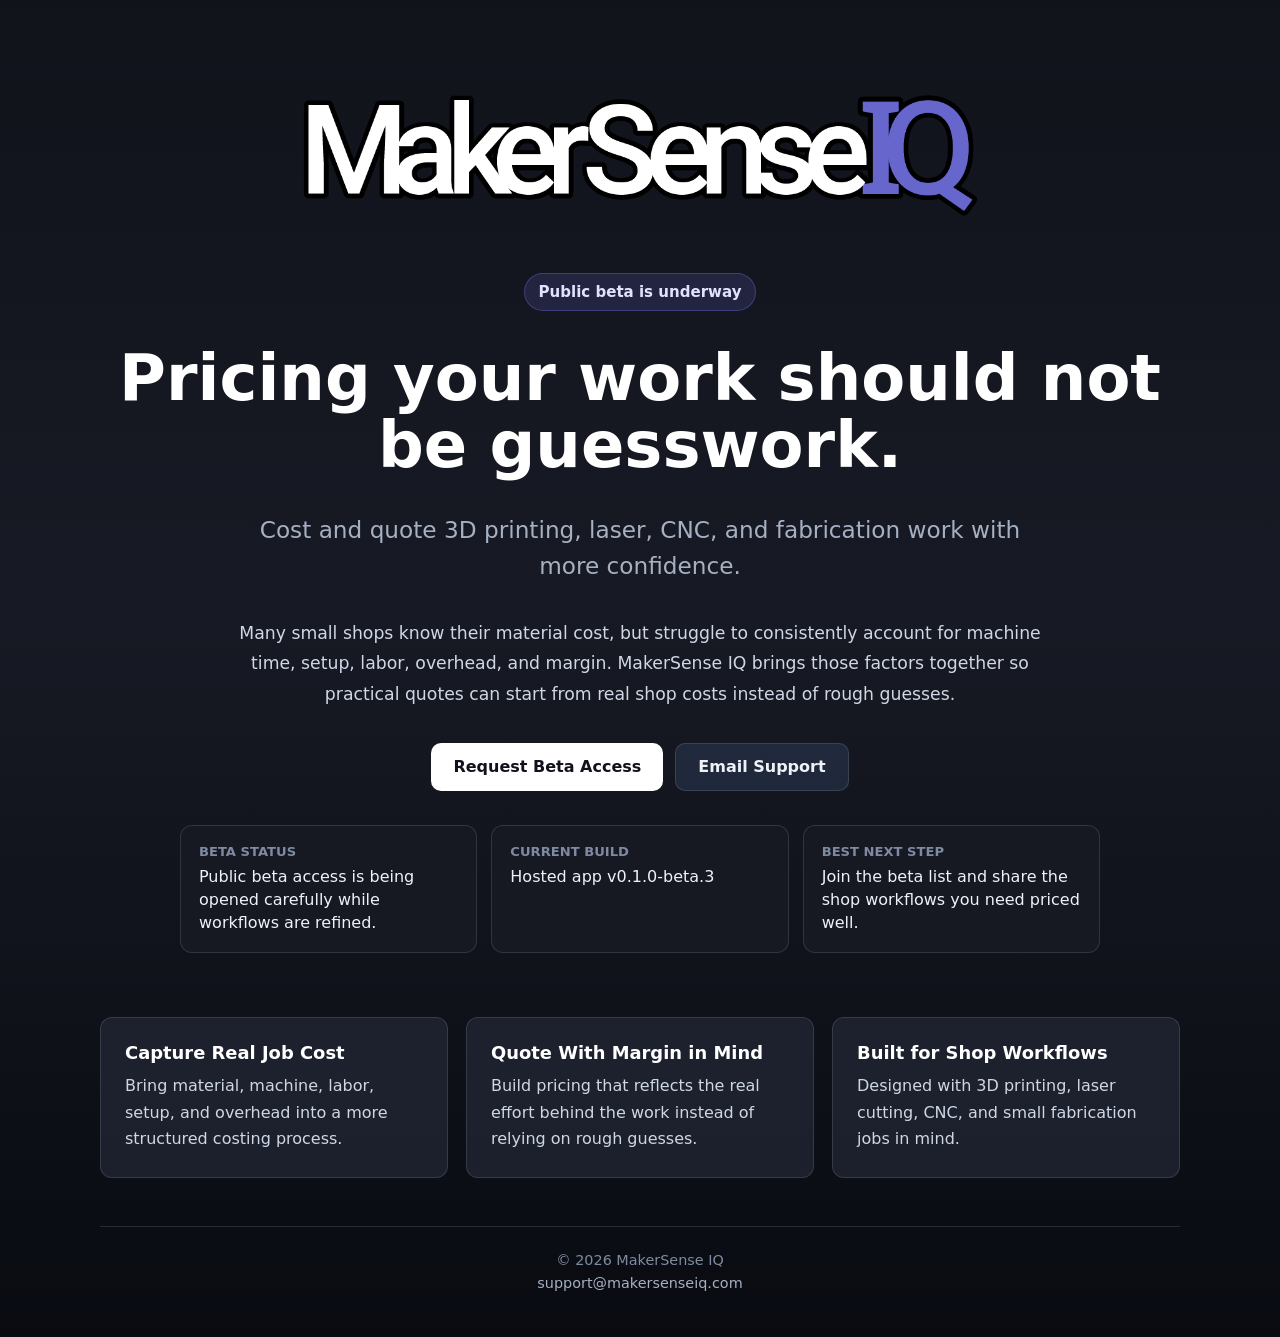
==== index.html @ a91a86ee "Update site for public beta branding" ====
<!DOCTYPE html>
<html lang="en">
<head>
  <meta charset="UTF-8" />
  <meta name="viewport" content="width=device-width, initial-scale=1.0" />

  <title>MakerSense IQ</title>

  <meta name="description" content="MakerSense IQ helps makers, fabricators, and small shops cost and quote 3D printing, laser, CNC, and fabrication work with more confidence." />
  <meta name="keywords" content="maker pricing software, fabrication cost calculator, 3D printing cost estimator, laser cutting pricing, CNC job costing, quoting software" />
  <meta property="og:title" content="MakerSense IQ" />
  <meta property="og:description" content="Pricing your work should not be guesswork. Cost and quote 3D printing, laser, CNC, and fabrication work with more confidence." />
  <meta property="og:type" content="website" />
  <meta property="og:url" content="https://makersenseiq.com" />
  <meta property="og:image" content="https://makersenseiq.com/images/makersense-iq-logo.png" />
  <link rel="icon" type="image/png" sizes="32x32" href="/images/makersense-iq-icon-32.png" />
  <link rel="apple-touch-icon" sizes="192x192" href="/images/makersense-iq-icon-192.png" />
  <link rel="manifest" href="/site.webmanifest" />

  <style>
    :root {
      --bg-top: #11131b;
      --bg-mid: #171a24;
      --bg-bottom: #090b11;
      --panel: rgba(23, 26, 36, 0.88);
      --panel-strong: rgba(30, 34, 47, 0.94);
      --panel-border: rgba(255, 255, 255, 0.12);
      --text-main: #eef2f8;
      --text-strong: #ffffff;
      --text-muted: #a6b0c3;
      --text-body: #cfd7e6;
      --text-soft: #7f8aa1;
      --brand-purple: #6867d2;
      --brand-purple-soft: rgba(104, 103, 210, 0.18);
      --cta-bg: #ffffff;
      --cta-text: #10131b;
      --support-bg: rgba(120, 170, 255, 0.12);
    }

    * {
      box-sizing: border-box;
    }

    body {
      margin: 0;
      font-family: system-ui, -apple-system, Segoe UI, Roboto, Helvetica, Arial, sans-serif;
      background: linear-gradient(180deg, var(--bg-top) 0%, var(--bg-mid) 45%, var(--bg-bottom) 100%);
      color: var(--text-main);
    }

    a {
      color: inherit;
    }

    .container {
      width: min(1080px, calc(100% - 48px));
      margin: auto;
      padding: 48px 0 42px;
    }

    .hero {
      min-height: 78vh;
      display: grid;
      align-content: center;
      gap: 34px;
      padding: 24px 0 36px;
      text-align: center;
    }

    .logo {
      width: min(720px, 100%);
      height: auto;
      margin: 0 auto;
      display: block;
    }

    .beta-pill {
      display: inline-flex;
      align-items: center;
      gap: 10px;
      width: fit-content;
      max-width: 100%;
      margin: 0 auto;
      padding: 9px 14px;
      border: 1px solid rgba(104, 103, 210, 0.42);
      border-radius: 999px;
      background: var(--brand-purple-soft);
      color: #dfe3ff;
      font-size: 0.94rem;
      font-weight: 700;
    }

    .tagline {
      font-size: clamp(2rem, 6vw, 4rem);
      color: var(--text-strong);
      margin: 0;
      font-weight: 800;
      line-height: 1.04;
    }

    .subtag {
      font-size: clamp(1.1rem, 2.8vw, 1.45rem);
      color: var(--text-muted);
      line-height: 1.55;
      margin: 0 auto;
      max-width: 780px;
    }

    .description {
      font-size: 1.08rem;
      line-height: 1.75;
      margin: 0 auto;
      color: var(--text-body);
      max-width: 820px;
    }

    .cta-row {
      display: flex;
      justify-content: center;
      flex-wrap: wrap;
      gap: 12px;
    }

    .cta,
    .secondary-link {
      display: inline-flex;
      align-items: center;
      justify-content: center;
      min-height: 48px;
      padding: 13px 22px;
      border-radius: 10px;
      text-decoration: none;
      font-weight: 800;
      transition: transform 0.15s ease, opacity 0.15s ease, border-color 0.15s ease;
    }

    .cta {
      background: var(--cta-bg);
      color: var(--cta-text);
    }

    .secondary-link {
      border: 1px solid var(--panel-border);
      background: var(--support-bg);
      color: var(--text-main);
    }

    .cta:hover,
    .secondary-link:hover {
      transform: translateY(-1px);
      opacity: 0.96;
    }

    .status-panel {
      display: grid;
      grid-template-columns: repeat(3, minmax(0, 1fr));
      gap: 14px;
      max-width: 920px;
      margin: 0 auto;
    }

    .status-item,
    .feature {
      border: 1px solid var(--panel-border);
      border-radius: 12px;
      background: var(--panel);
      text-align: left;
    }

    .status-item {
      padding: 18px;
    }

    .status-label {
      margin: 0 0 6px;
      color: var(--text-soft);
      font-size: 0.82rem;
      font-weight: 800;
      text-transform: uppercase;
    }

    .status-value {
      margin: 0;
      color: var(--text-main);
      line-height: 1.45;
      overflow-wrap: anywhere;
    }

    .features {
      display: grid;
      grid-template-columns: repeat(3, minmax(0, 1fr));
      gap: 18px;
      margin-top: 28px;
    }

    .feature {
      padding: 24px;
      background: var(--panel-strong);
    }

    .feature h3 {
      margin: 0 0 10px;
      color: var(--text-strong);
      font-size: 1.12rem;
    }

    .feature p {
      margin: 0;
      color: var(--text-body);
      line-height: 1.65;
    }

    .footer {
      margin-top: 48px;
      padding-top: 22px;
      border-top: 1px solid var(--panel-border);
      color: var(--text-soft);
      font-size: 0.9rem;
      line-height: 1.6;
      text-align: center;
    }

    .footer a {
      color: var(--text-muted);
      text-decoration: none;
    }

    @media (max-width: 760px) {
      .container {
        width: min(100% - 32px, 1080px);
        padding-top: 30px;
      }

      .hero {
        min-height: auto;
        padding-top: 18px;
      }

      .status-panel,
      .features {
        grid-template-columns: 1fr;
      }

      .cta,
      .secondary-link {
        width: 100%;
      }
    }
  </style>
</head>

<body>
  <main class="container">
    <section class="hero">
      <img class="logo" src="/images/makersense-iq-logo.png" alt="MakerSense IQ" />

      <div class="beta-pill">Public beta is underway</div>

      <h1 class="tagline">Pricing your work should not be guesswork.</h1>

      <p class="subtag">
        Cost and quote 3D printing, laser, CNC, and fabrication work with more confidence.
      </p>

      <p class="description">
        Many small shops know their material cost, but struggle to consistently account for
        machine time, setup, labor, overhead, and margin. MakerSense IQ brings those factors
        together so practical quotes can start from real shop costs instead of rough guesses.
      </p>

      <div class="cta-row">
        <a class="cta" href="https://forms.gle/Pt2soYcXs1XwGksWA" target="_blank" rel="noopener noreferrer">
          Request Beta Access
        </a>
        <a class="secondary-link" href="mailto:support@makersenseiq.com">
          Email Support
        </a>
      </div>

      <div class="status-panel" aria-label="MakerSense IQ beta status">
        <div class="status-item">
          <p class="status-label">Beta Status</p>
          <p class="status-value">Public beta access is being opened carefully while workflows are refined.</p>
        </div>
        <div class="status-item">
          <p class="status-label">Current Build</p>
          <p class="status-value">Hosted app v0.1.0-beta.3</p>
        </div>
        <div class="status-item">
          <p class="status-label">Best Next Step</p>
          <p class="status-value">Join the beta list and share the shop workflows you need priced well.</p>
        </div>
      </div>
    </section>

    <section class="features" aria-label="MakerSense IQ workflow focus">
      <div class="feature">
        <h3>Capture Real Job Cost</h3>
        <p>Bring material, machine, labor, setup, and overhead into a more structured costing process.</p>
      </div>

      <div class="feature">
        <h3>Quote With Margin in Mind</h3>
        <p>Build pricing that reflects the real effort behind the work instead of relying on rough guesses.</p>
      </div>

      <div class="feature">
        <h3>Built for Shop Workflows</h3>
        <p>Designed with 3D printing, laser cutting, CNC, and small fabrication jobs in mind.</p>
      </div>
    </section>

    <footer class="footer">
      <div>&copy; 2026 MakerSense IQ</div>
      <div><a href="mailto:support@makersenseiq.com">support@makersenseiq.com</a></div>
    </footer>
  </main>
</body>
</html>
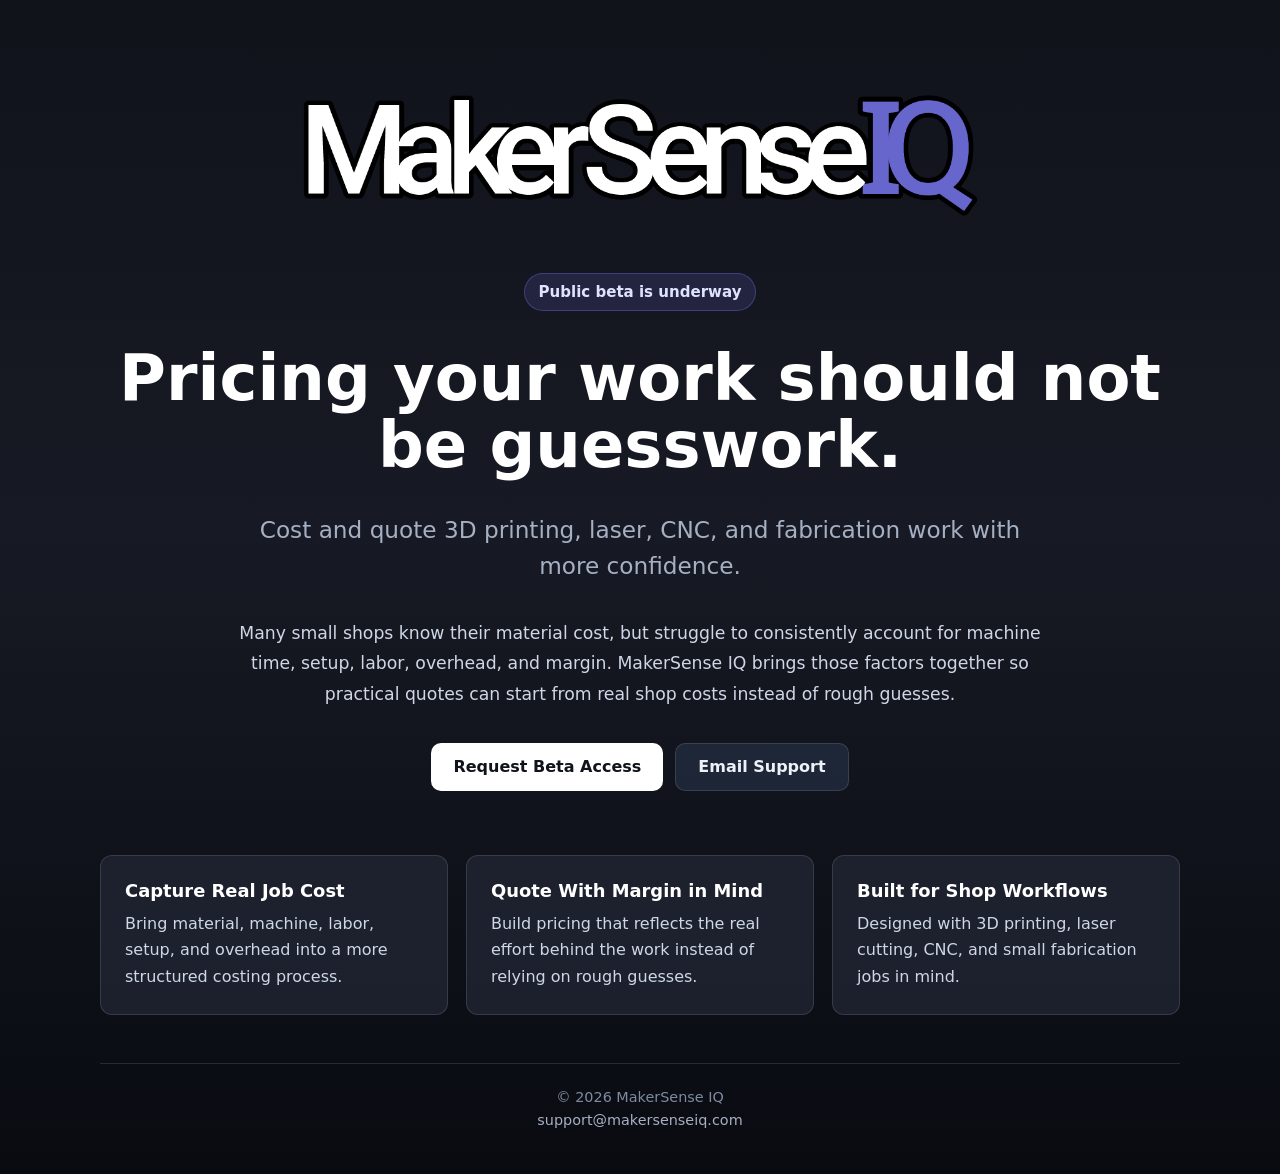
==== commit 4f36a72e: "Remove homepage beta status cards" ====
--- a/index.html
+++ b/index.html
@@ -151,39 +151,11 @@
       opacity: 0.96;
     }
 
-    .status-panel {
-      display: grid;
-      grid-template-columns: repeat(3, minmax(0, 1fr));
-      gap: 14px;
-      max-width: 920px;
-      margin: 0 auto;
-    }
-
-    .status-item,
     .feature {
       border: 1px solid var(--panel-border);
       border-radius: 12px;
       background: var(--panel);
       text-align: left;
-    }
-
-    .status-item {
-      padding: 18px;
-    }
-
-    .status-label {
-      margin: 0 0 6px;
-      color: var(--text-soft);
-      font-size: 0.82rem;
-      font-weight: 800;
-      text-transform: uppercase;
-    }
-
-    .status-value {
-      margin: 0;
-      color: var(--text-main);
-      line-height: 1.45;
-      overflow-wrap: anywhere;
     }
 
     .features {
@@ -236,7 +208,6 @@
         padding-top: 18px;
       }
 
-      .status-panel,
       .features {
         grid-template-columns: 1fr;
       }
@@ -276,21 +247,6 @@
           Email Support
         </a>
       </div>
-
-      <div class="status-panel" aria-label="MakerSense IQ beta status">
-        <div class="status-item">
-          <p class="status-label">Beta Status</p>
-          <p class="status-value">Public beta access is being opened carefully while workflows are refined.</p>
-        </div>
-        <div class="status-item">
-          <p class="status-label">Current Build</p>
-          <p class="status-value">Hosted app v0.1.0-beta.3</p>
-        </div>
-        <div class="status-item">
-          <p class="status-label">Best Next Step</p>
-          <p class="status-value">Join the beta list and share the shop workflows you need priced well.</p>
-        </div>
-      </div>
     </section>
 
     <section class="features" aria-label="MakerSense IQ workflow focus">
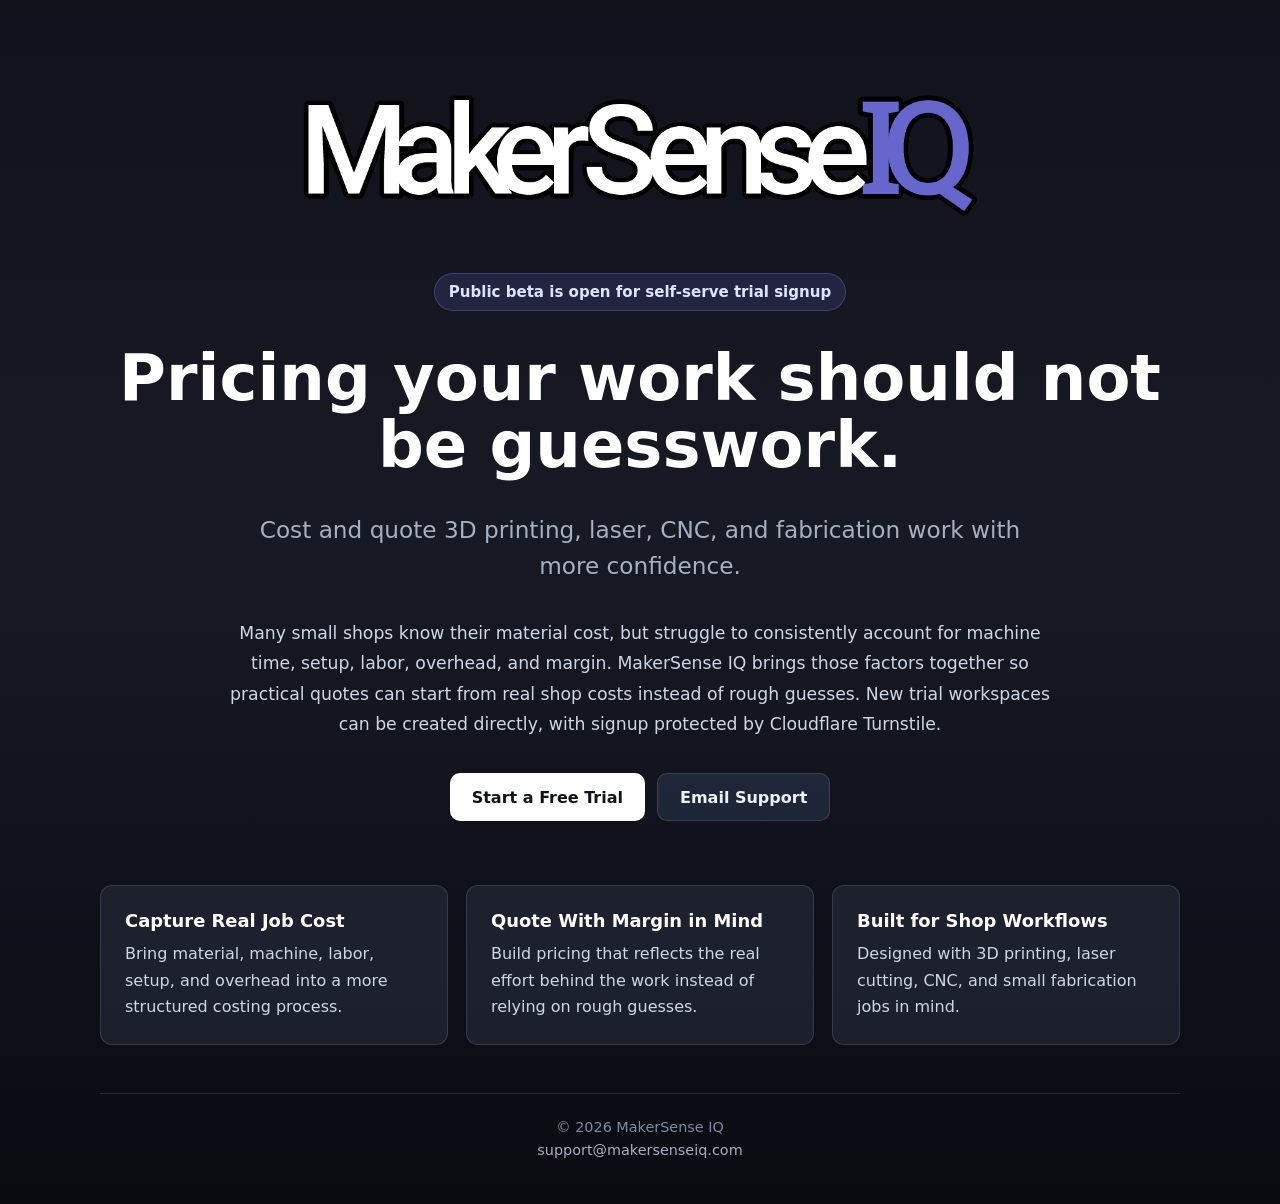
==== commit 44895c46: "Open public trial signup CTA" ====
--- a/index.html
+++ b/index.html
@@ -225,7 +225,7 @@
     <section class="hero">
       <img class="logo" src="/images/makersense-iq-logo.png" alt="MakerSense IQ" />
 
-      <div class="beta-pill">Public beta is underway</div>
+      <div class="beta-pill">Public beta is open for self-serve trial signup</div>
 
       <h1 class="tagline">Pricing your work should not be guesswork.</h1>
 
@@ -237,11 +237,12 @@
         Many small shops know their material cost, but struggle to consistently account for
         machine time, setup, labor, overhead, and margin. MakerSense IQ brings those factors
         together so practical quotes can start from real shop costs instead of rough guesses.
+        New trial workspaces can be created directly, with signup protected by Cloudflare Turnstile.
       </p>
 
       <div class="cta-row">
-        <a class="cta" href="https://forms.gle/Pt2soYcXs1XwGksWA" target="_blank" rel="noopener noreferrer">
-          Request Beta Access
+        <a class="cta" href="https://app.makersenseiq.com/login">
+          Start a Free Trial
         </a>
         <a class="secondary-link" href="mailto:support@makersenseiq.com">
           Email Support
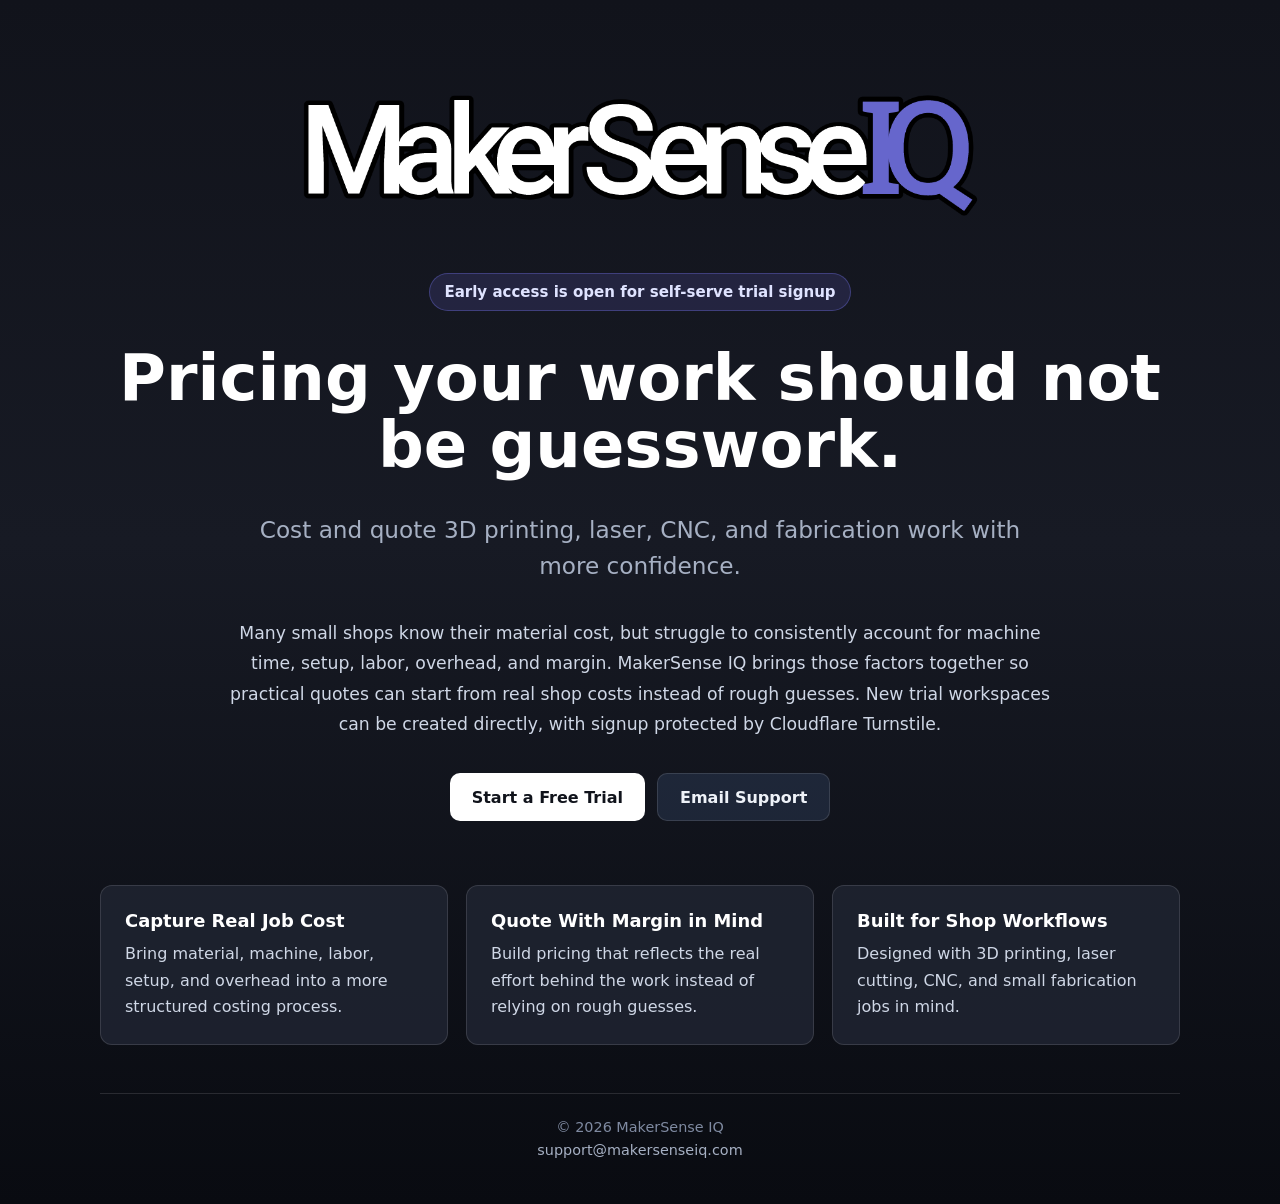
==== commit ec5714d6: "Use early access wording on public site" ====
--- a/index.html
+++ b/index.html
@@ -74,7 +74,7 @@
       display: block;
     }
 
-    .beta-pill {
+    .access-pill {
       display: inline-flex;
       align-items: center;
       gap: 10px;
@@ -225,7 +225,7 @@
     <section class="hero">
       <img class="logo" src="/images/makersense-iq-logo.png" alt="MakerSense IQ" />
 
-      <div class="beta-pill">Public beta is open for self-serve trial signup</div>
+      <div class="access-pill">Early access is open for self-serve trial signup</div>
 
       <h1 class="tagline">Pricing your work should not be guesswork.</h1>
 
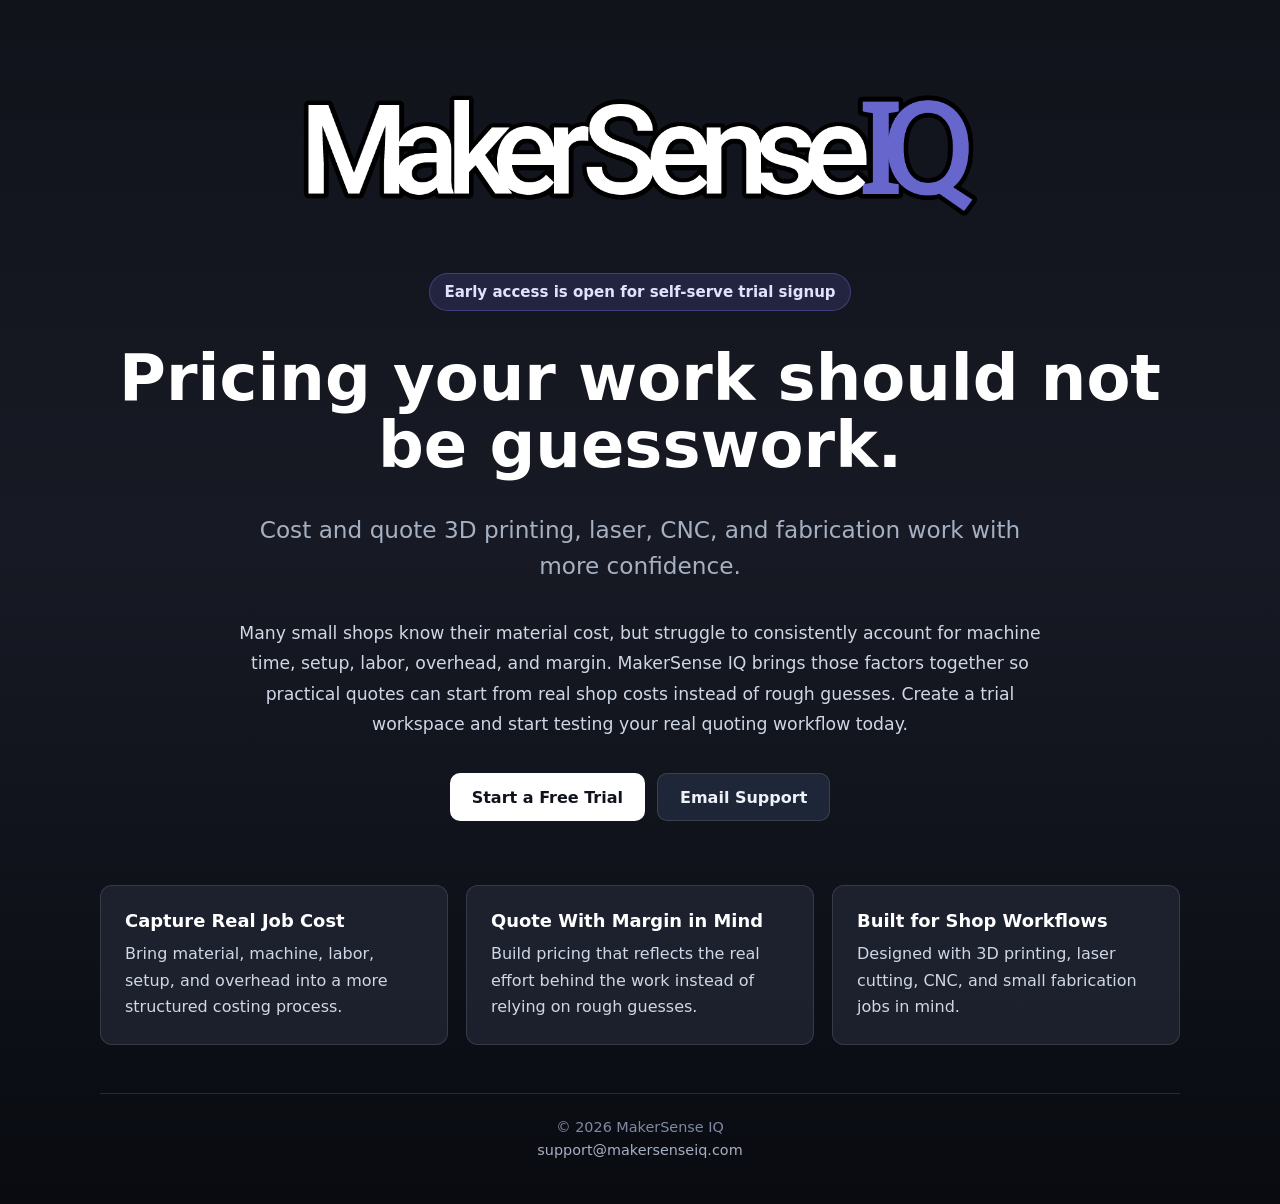
==== commit d403af37: "Refine early access trial copy" ====
--- a/index.html
+++ b/index.html
@@ -237,7 +237,7 @@
         Many small shops know their material cost, but struggle to consistently account for
         machine time, setup, labor, overhead, and margin. MakerSense IQ brings those factors
         together so practical quotes can start from real shop costs instead of rough guesses.
-        New trial workspaces can be created directly, with signup protected by Cloudflare Turnstile.
+        Create a trial workspace and start testing your real quoting workflow today.
       </p>
 
       <div class="cta-row">
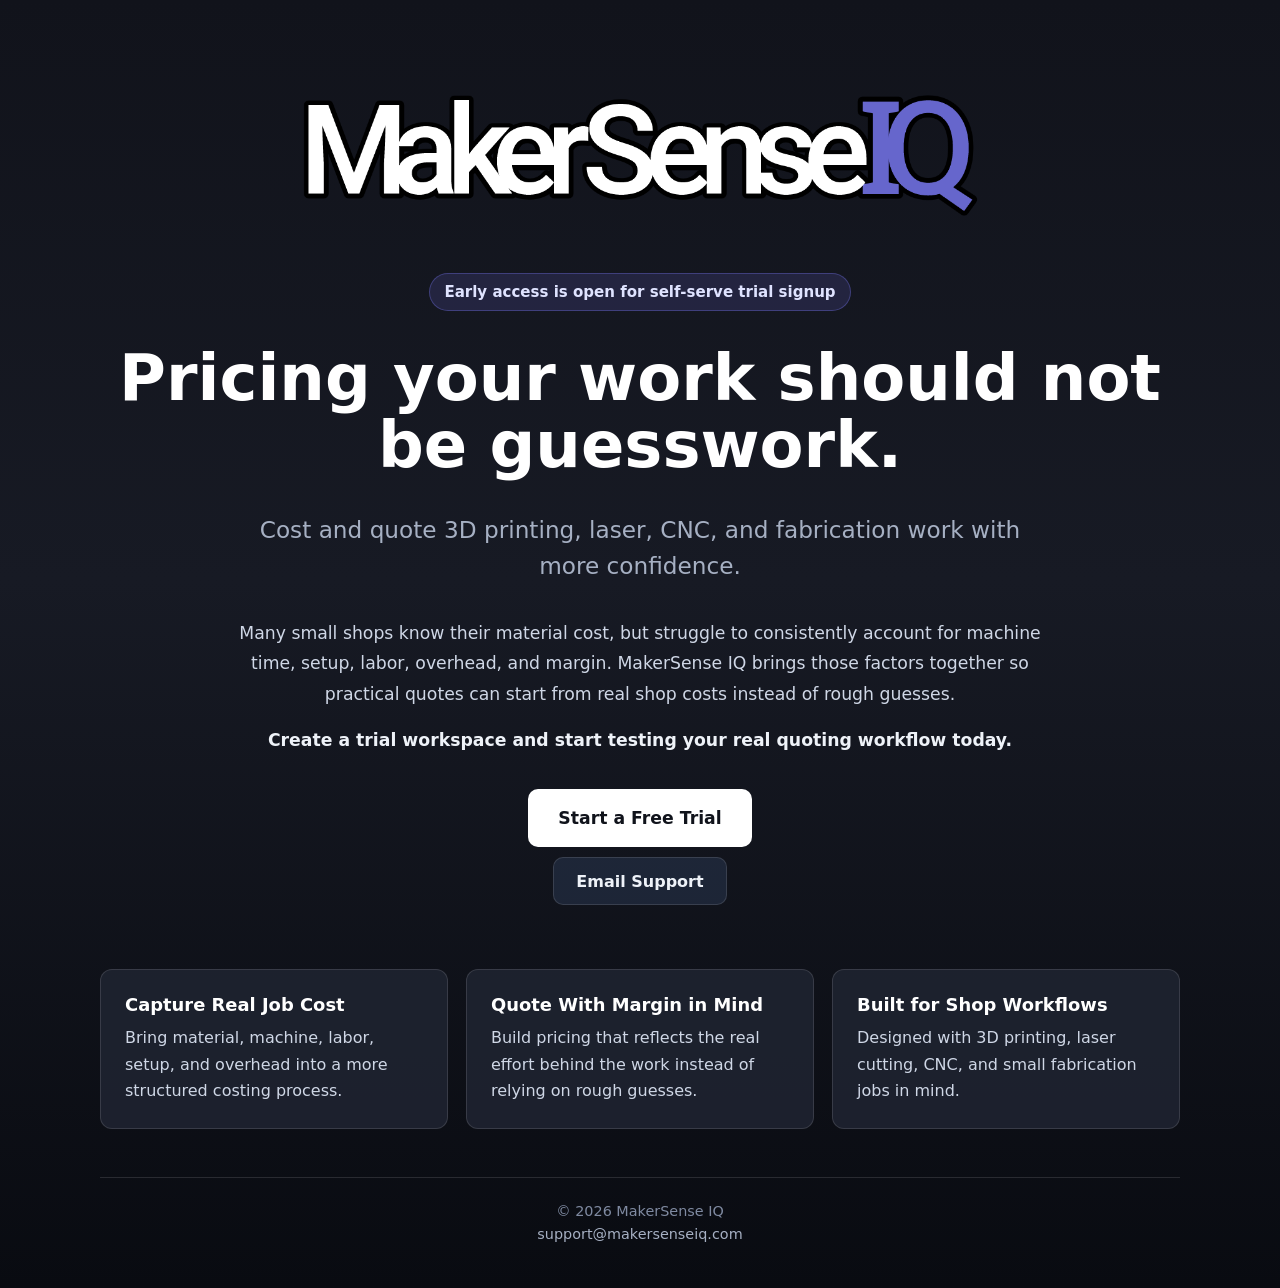
==== commit f61de91d: "Emphasize early access CTA" ====
--- a/index.html
+++ b/index.html
@@ -114,11 +114,19 @@
       max-width: 820px;
     }
 
+    .trial-prompt {
+      display: block;
+      margin-top: 16px;
+      color: var(--text-main);
+      font-weight: 800;
+    }
+
     .cta-row {
       display: flex;
+      flex-direction: column;
+      align-items: center;
       justify-content: center;
-      flex-wrap: wrap;
-      gap: 12px;
+      gap: 10px;
     }
 
     .cta,
@@ -137,6 +145,9 @@
     .cta {
       background: var(--cta-bg);
       color: var(--cta-text);
+      min-height: 58px;
+      padding: 16px 30px;
+      font-size: 1.08rem;
     }
 
     .secondary-link {
@@ -237,7 +248,7 @@
         Many small shops know their material cost, but struggle to consistently account for
         machine time, setup, labor, overhead, and margin. MakerSense IQ brings those factors
         together so practical quotes can start from real shop costs instead of rough guesses.
-        Create a trial workspace and start testing your real quoting workflow today.
+        <strong class="trial-prompt">Create a trial workspace and start testing your real quoting workflow today.</strong>
       </p>
 
       <div class="cta-row">
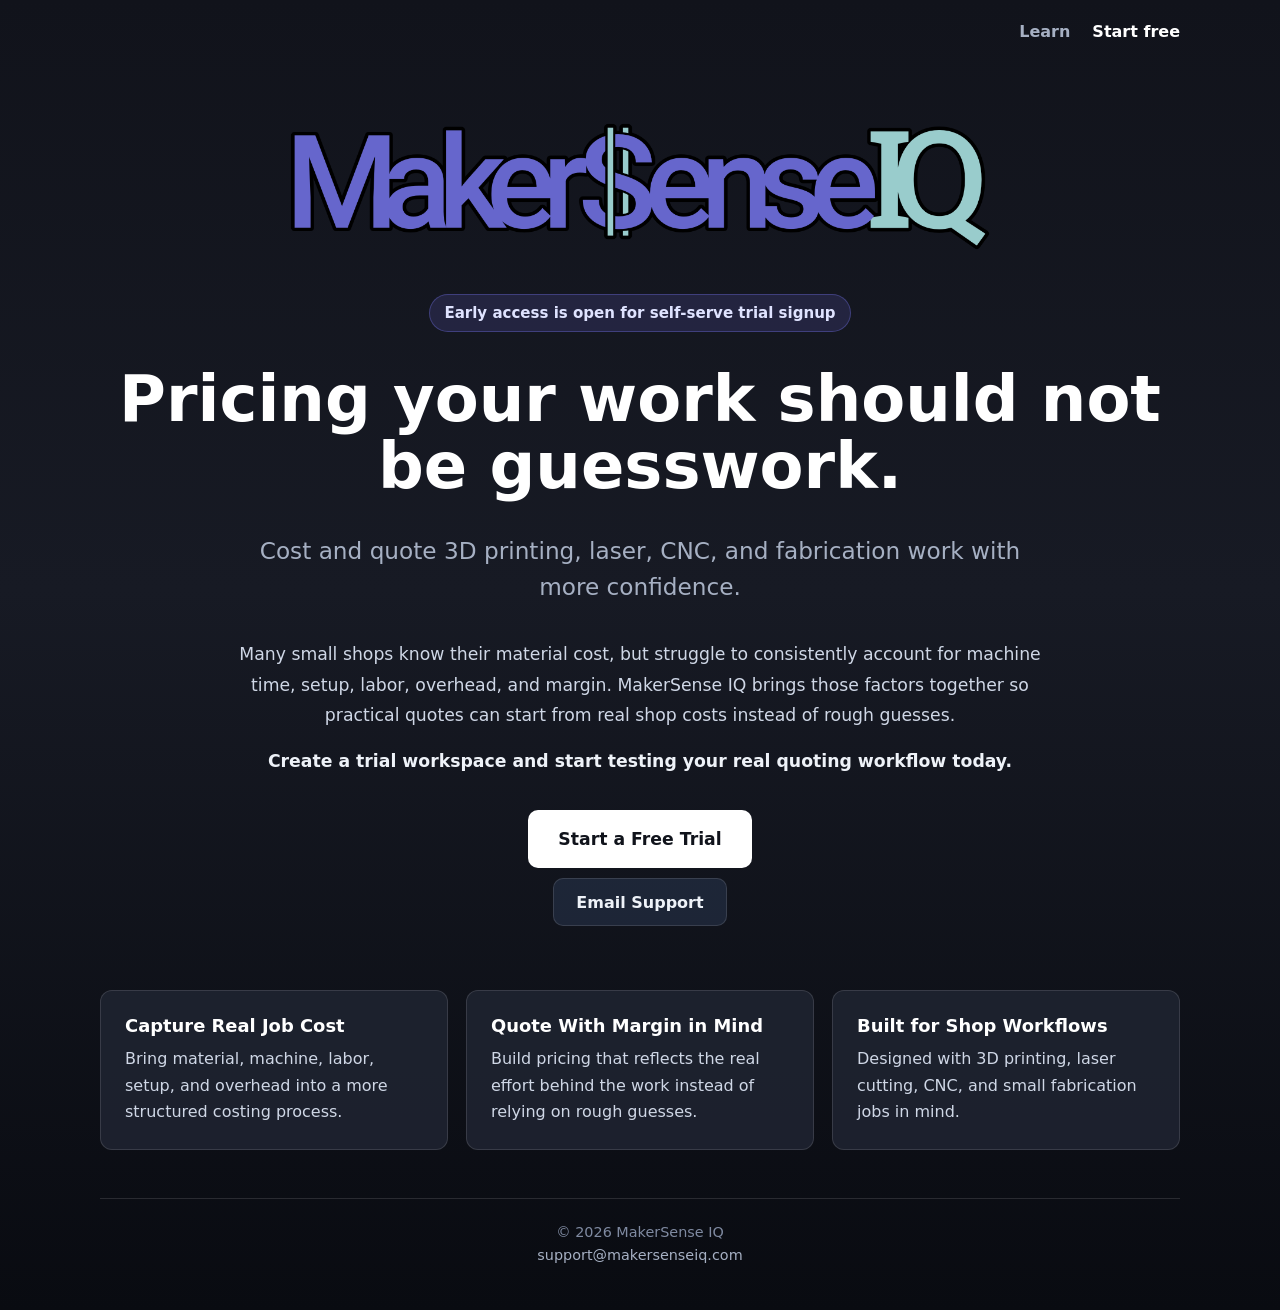
==== commit 8f439843: "Add public Learn section and first article" ====
--- a/index.html
+++ b/index.html
@@ -232,6 +232,10 @@
 </head>
 
 <body>
+  <header style="width:min(1080px,calc(100% - 48px));margin:auto;padding-top:22px;display:flex;justify-content:flex-end;gap:22px;font-weight:800;">
+    <a href="/learn/" style="color:#a6b0c3;text-decoration:none;">Learn</a>
+    <a href="https://app.makersenseiq.com/login" style="color:#ffffff;text-decoration:none;">Start free</a>
+  </header>
   <main class="container">
     <section class="hero">
       <img class="logo" src="/images/makersense-iq-logo.png" alt="MakerSense IQ" />
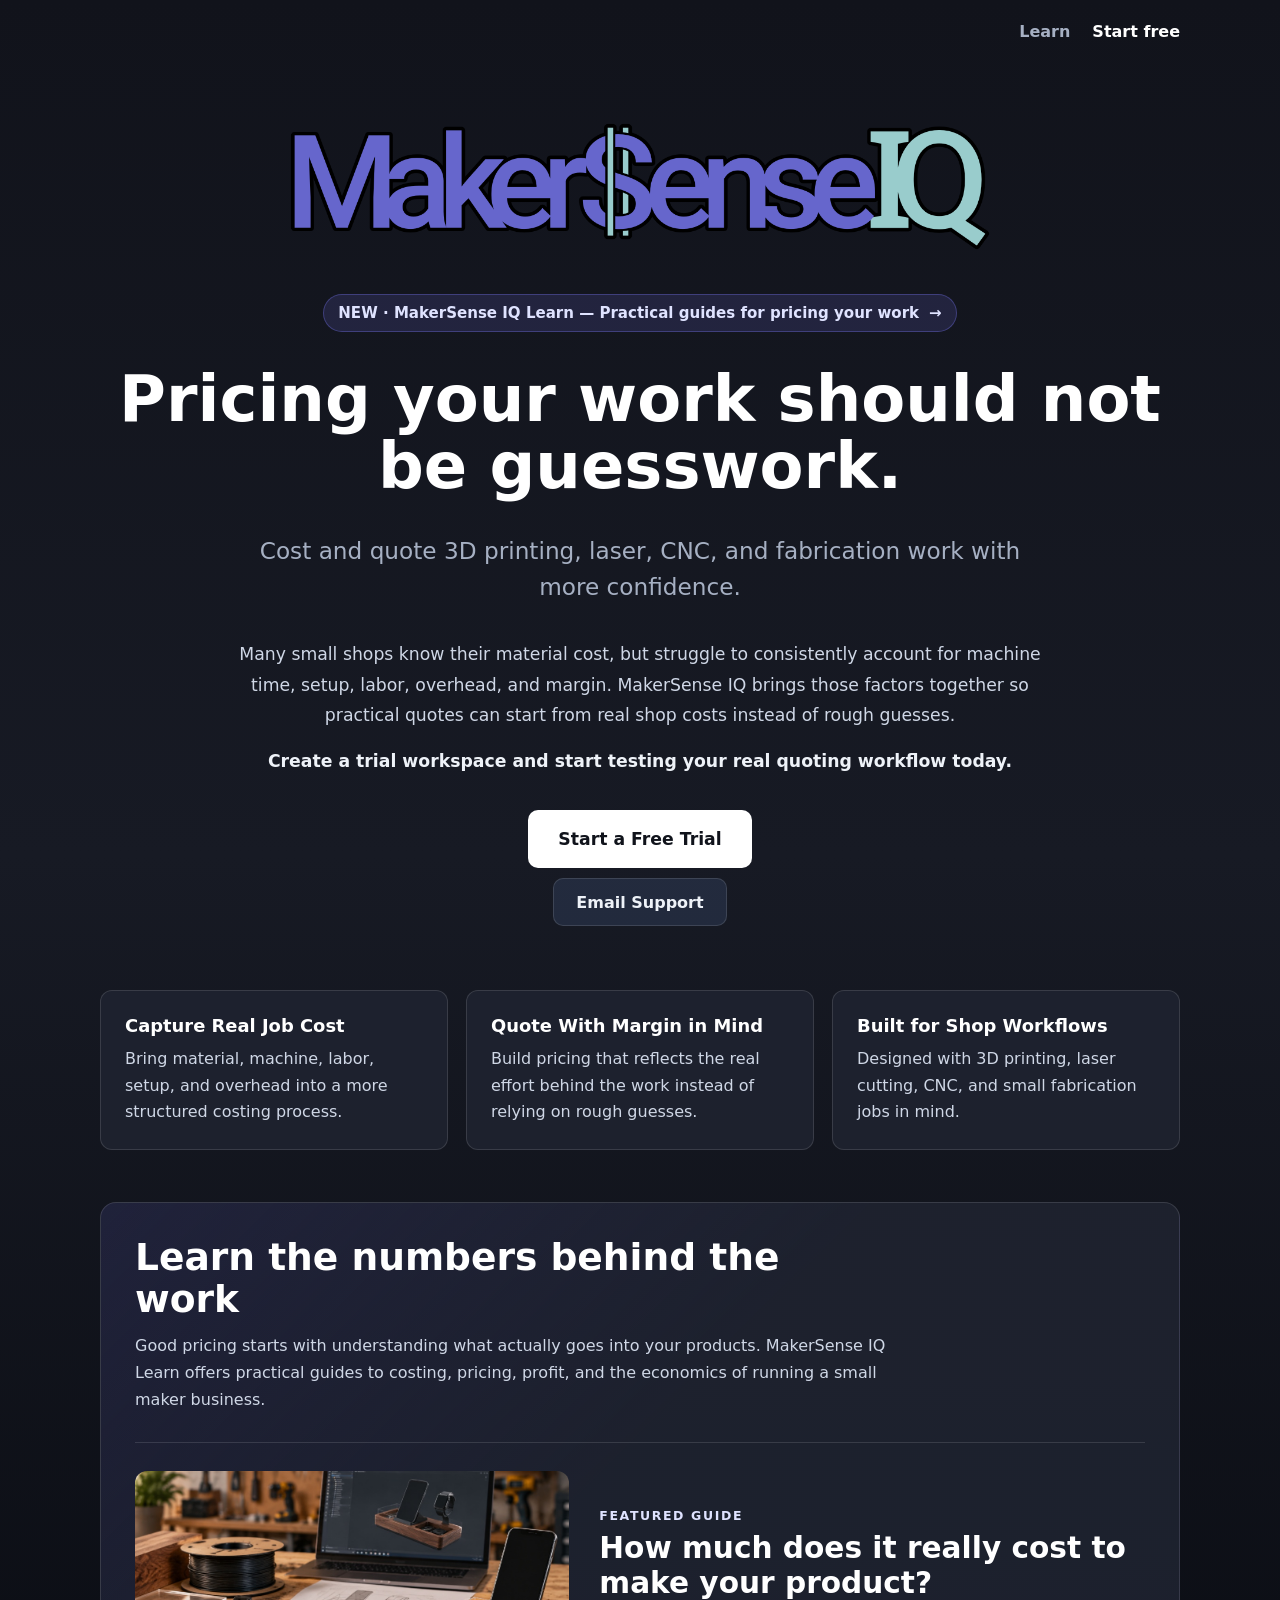
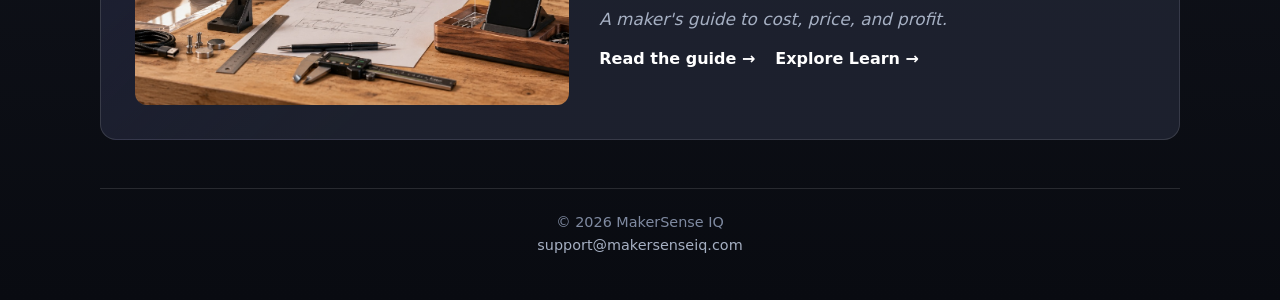
==== commit 8e9b0be0: "Feature Learn guide on public homepage" ====
--- a/index.html
+++ b/index.html
@@ -88,6 +88,7 @@
       color: #dfe3ff;
       font-size: 0.94rem;
       font-weight: 700;
+      text-decoration: none;
     }
 
     .tagline {
@@ -193,6 +194,97 @@
       line-height: 1.65;
     }
 
+    .learn-feature {
+      margin-top: 52px;
+      padding: 34px;
+      border: 1px solid var(--panel-border);
+      border-radius: 16px;
+      background: linear-gradient(135deg, rgba(104, 103, 210, 0.16), rgba(30, 34, 47, 0.94) 48%);
+    }
+
+    .learn-feature-intro {
+      max-width: 760px;
+    }
+
+    .learn-feature h2 {
+      margin: 0 0 12px;
+      color: var(--text-strong);
+      font-size: clamp(1.75rem, 3vw, 2.35rem);
+      line-height: 1.1;
+    }
+
+    .learn-feature-intro > p {
+      margin: 0;
+      color: var(--text-body);
+      line-height: 1.7;
+    }
+
+    .featured-guide {
+      display: grid;
+      grid-template-columns: minmax(280px, 43%) 1fr;
+      gap: 30px;
+      align-items: center;
+      margin-top: 28px;
+      padding-top: 28px;
+      border-top: 1px solid var(--panel-border);
+    }
+
+    .featured-guide-image {
+      display: block;
+      overflow: hidden;
+      border-radius: 12px;
+    }
+
+    .featured-guide-image img {
+      display: block;
+      width: 100%;
+      aspect-ratio: 1.85 / 1;
+      object-fit: cover;
+      transition: transform 0.2s ease;
+    }
+
+    .featured-guide-image:hover img {
+      transform: scale(1.02);
+    }
+
+    .featured-label {
+      margin: 0 0 8px;
+      color: #dfe3ff;
+      font-size: 0.78rem;
+      font-weight: 800;
+      letter-spacing: 0.13em;
+    }
+
+    .featured-guide h3 {
+      margin: 0 0 8px;
+      color: var(--text-strong);
+      font-size: clamp(1.35rem, 2.4vw, 1.85rem);
+      line-height: 1.18;
+    }
+
+    .featured-guide p {
+      margin: 0;
+      color: var(--text-muted);
+      font-size: 1.05rem;
+    }
+
+    .guide-links {
+      display: flex;
+      flex-wrap: wrap;
+      gap: 20px;
+      margin-top: 20px;
+    }
+
+    .guide-links a {
+      color: var(--text-strong);
+      font-weight: 800;
+      text-decoration: none;
+    }
+
+    .guide-links a:hover {
+      color: #dfe3ff;
+    }
+
     .footer {
       margin-top: 48px;
       padding-top: 22px;
@@ -223,6 +315,16 @@
         grid-template-columns: 1fr;
       }
 
+      .learn-feature {
+        margin-top: 36px;
+        padding: 24px;
+      }
+
+      .featured-guide {
+        grid-template-columns: 1fr;
+        gap: 20px;
+      }
+
       .cta,
       .secondary-link {
         width: 100%;
@@ -240,7 +342,7 @@
     <section class="hero">
       <img class="logo" src="/images/makersense-iq-logo.png" alt="MakerSense IQ" />
 
-      <div class="access-pill">Early access is open for self-serve trial signup</div>
+      <a class="access-pill" href="/learn/">NEW · MakerSense IQ Learn — Practical guides for pricing your work <span aria-hidden="true">→</span></a>
 
       <h1 class="tagline">Pricing your work should not be guesswork.</h1>
 
@@ -282,6 +384,28 @@
       </div>
     </section>
 
+    <section class="learn-feature" aria-labelledby="learn-feature-title">
+      <div class="learn-feature-intro">
+        <h2 id="learn-feature-title">Learn the numbers behind the work</h2>
+        <p>Good pricing starts with understanding what actually goes into your products. MakerSense IQ Learn offers practical guides to costing, pricing, profit, and the economics of running a small maker business.</p>
+      </div>
+
+      <article class="featured-guide">
+        <a class="featured-guide-image" href="/learn/how-much-does-it-really-cost-to-make-your-product/">
+          <img src="/assets/learn/how-much-does-it-really-cost-to-make-your-product/hero-workbench.jpeg" alt="A finished desk organizer, material, drawings, and a product design on a maker's workbench" />
+        </a>
+        <div>
+          <div class="featured-label">FEATURED GUIDE</div>
+          <h3>How much does it really cost to make your product?</h3>
+          <p><em>A maker's guide to cost, price, and profit.</em></p>
+          <div class="guide-links">
+            <a href="/learn/how-much-does-it-really-cost-to-make-your-product/">Read the guide <span aria-hidden="true">→</span></a>
+            <a href="/learn/">Explore Learn <span aria-hidden="true">→</span></a>
+          </div>
+        </div>
+      </article>
+    </section>
+
     <footer class="footer">
       <div>&copy; 2026 MakerSense IQ</div>
       <div><a href="mailto:support@makersenseiq.com">support@makersenseiq.com</a></div>
